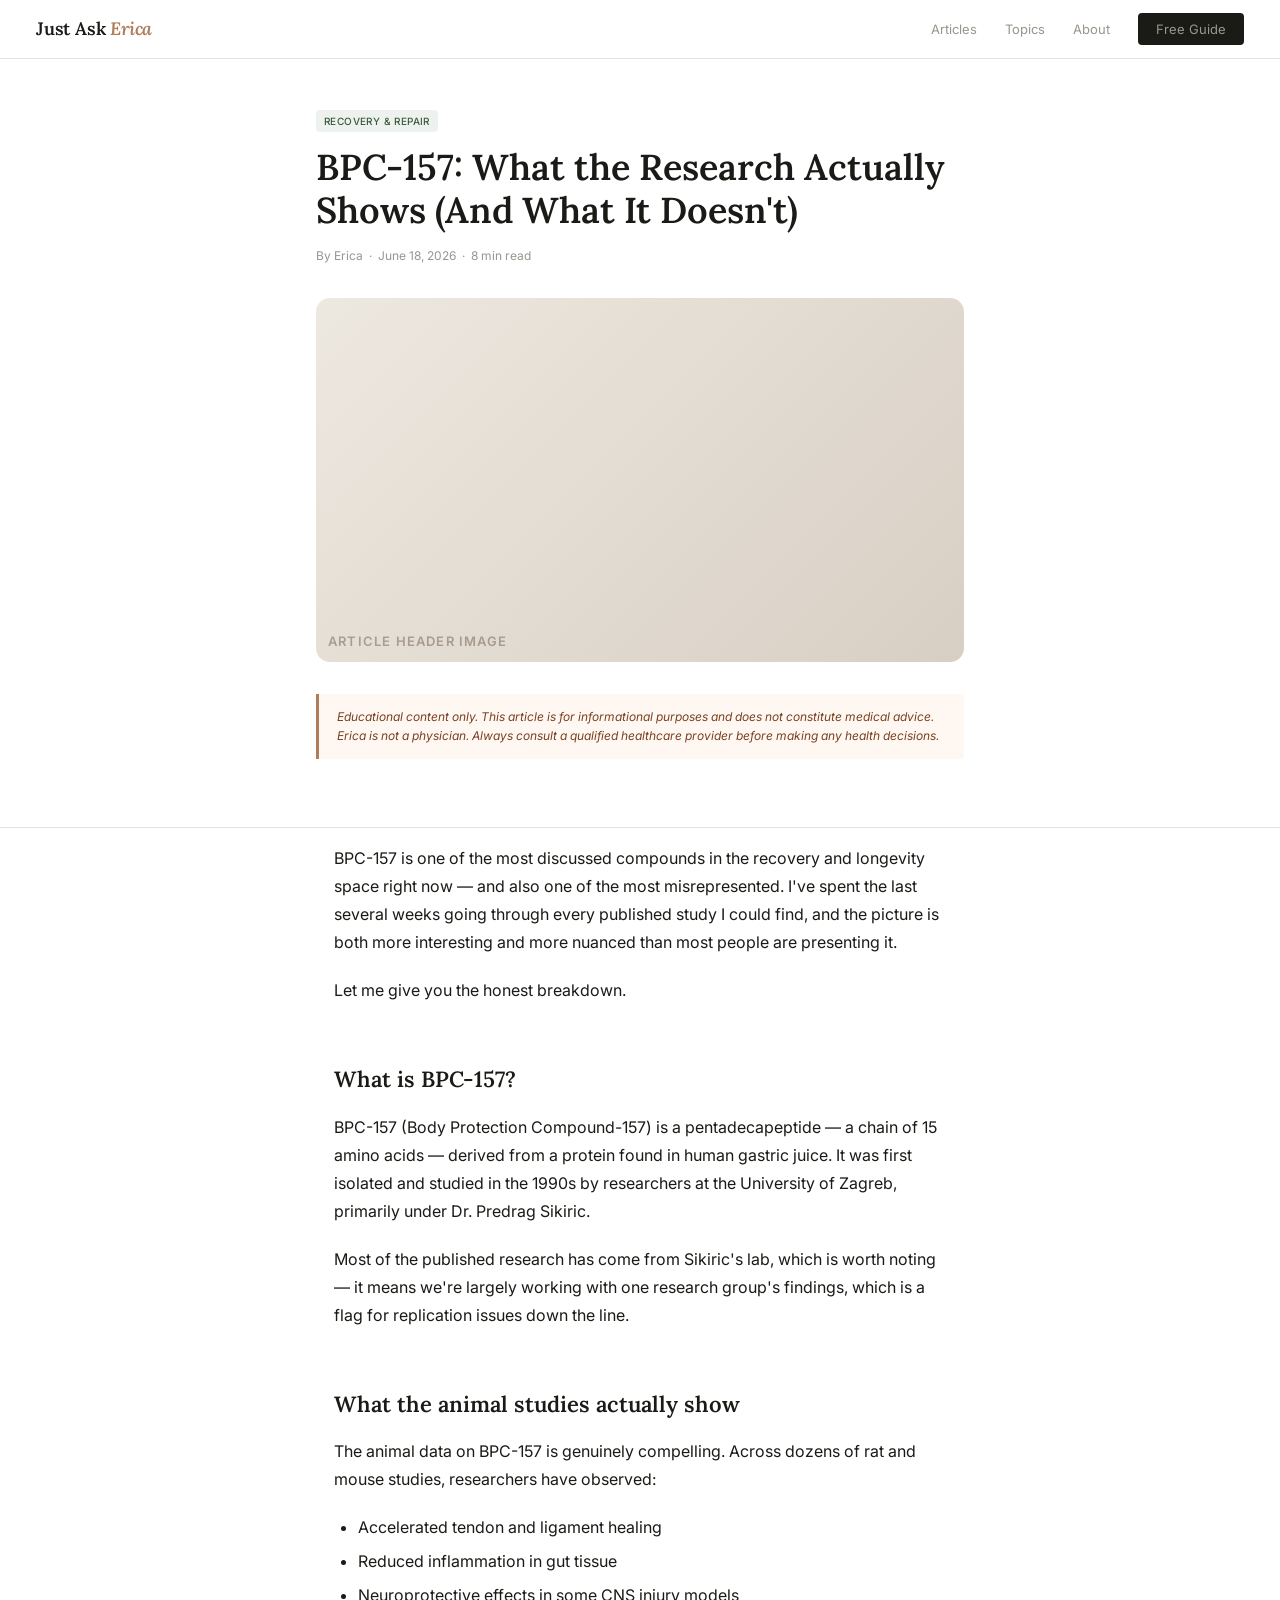
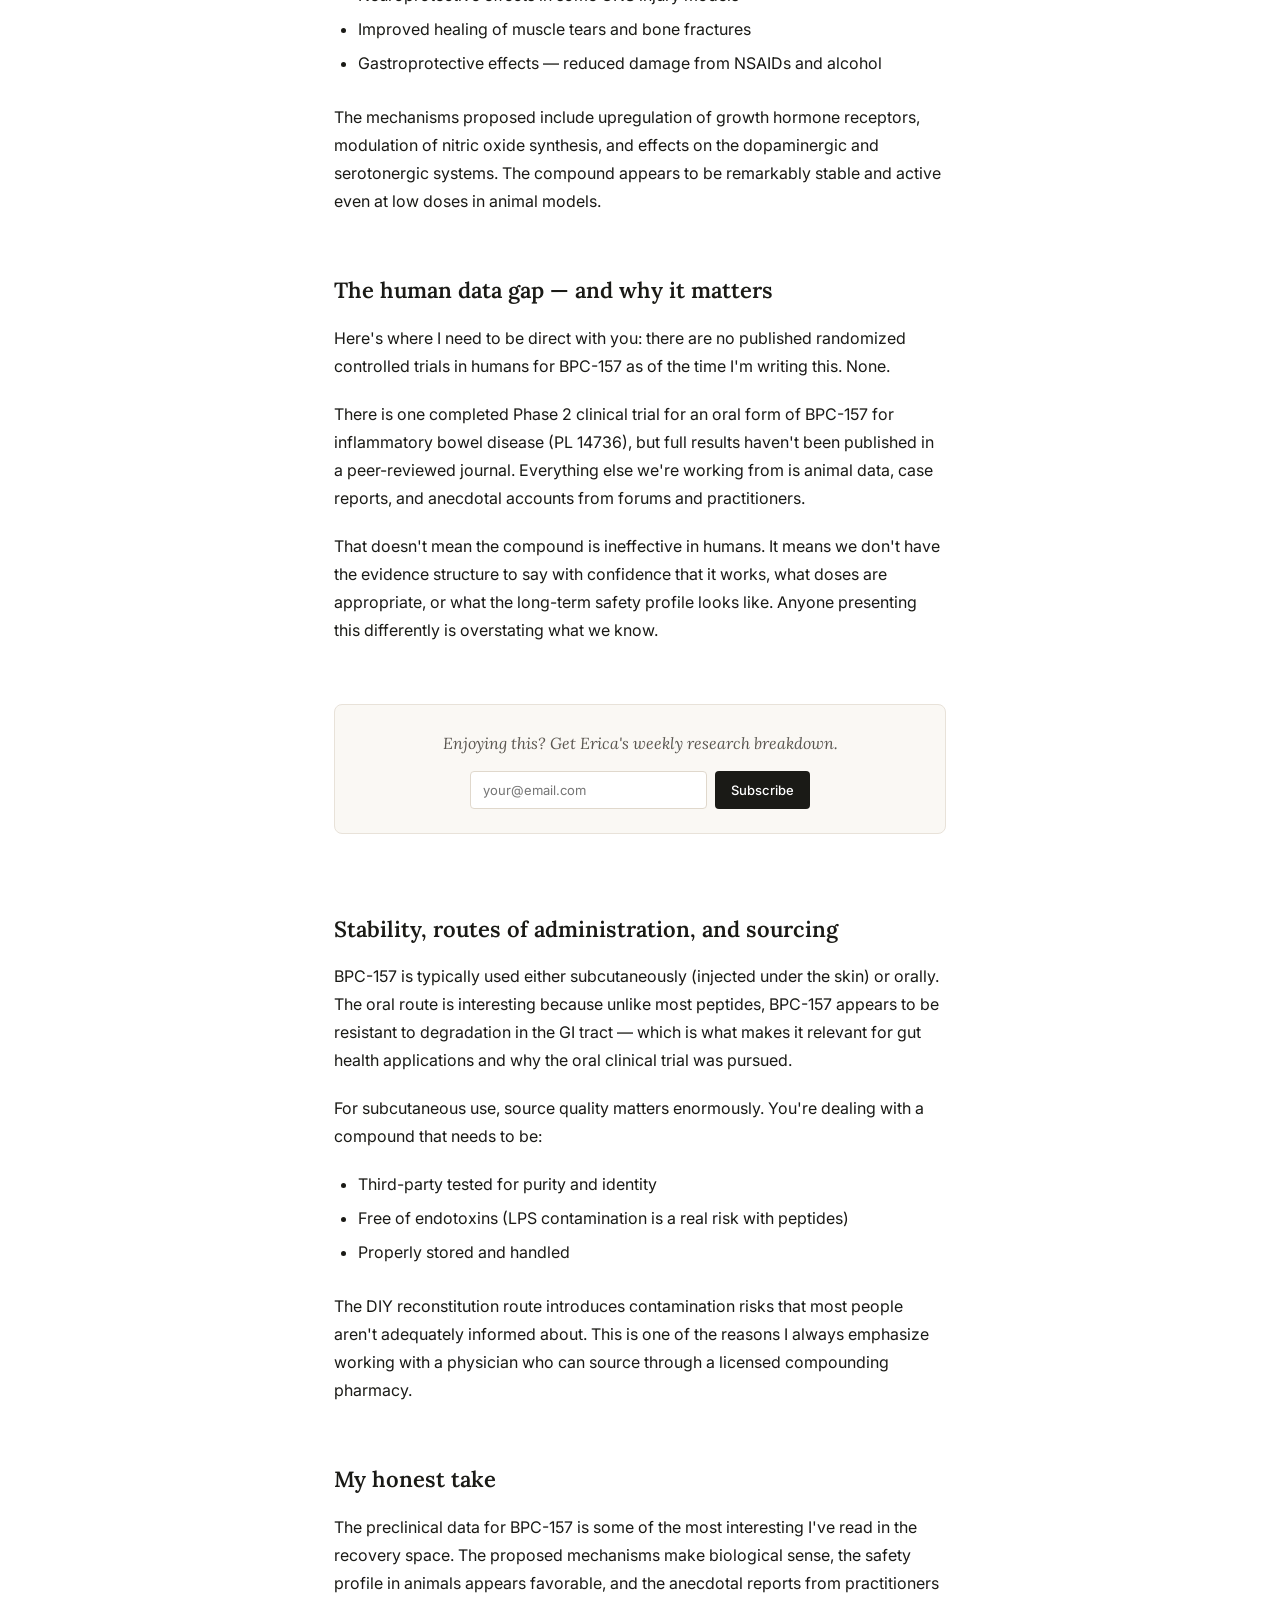
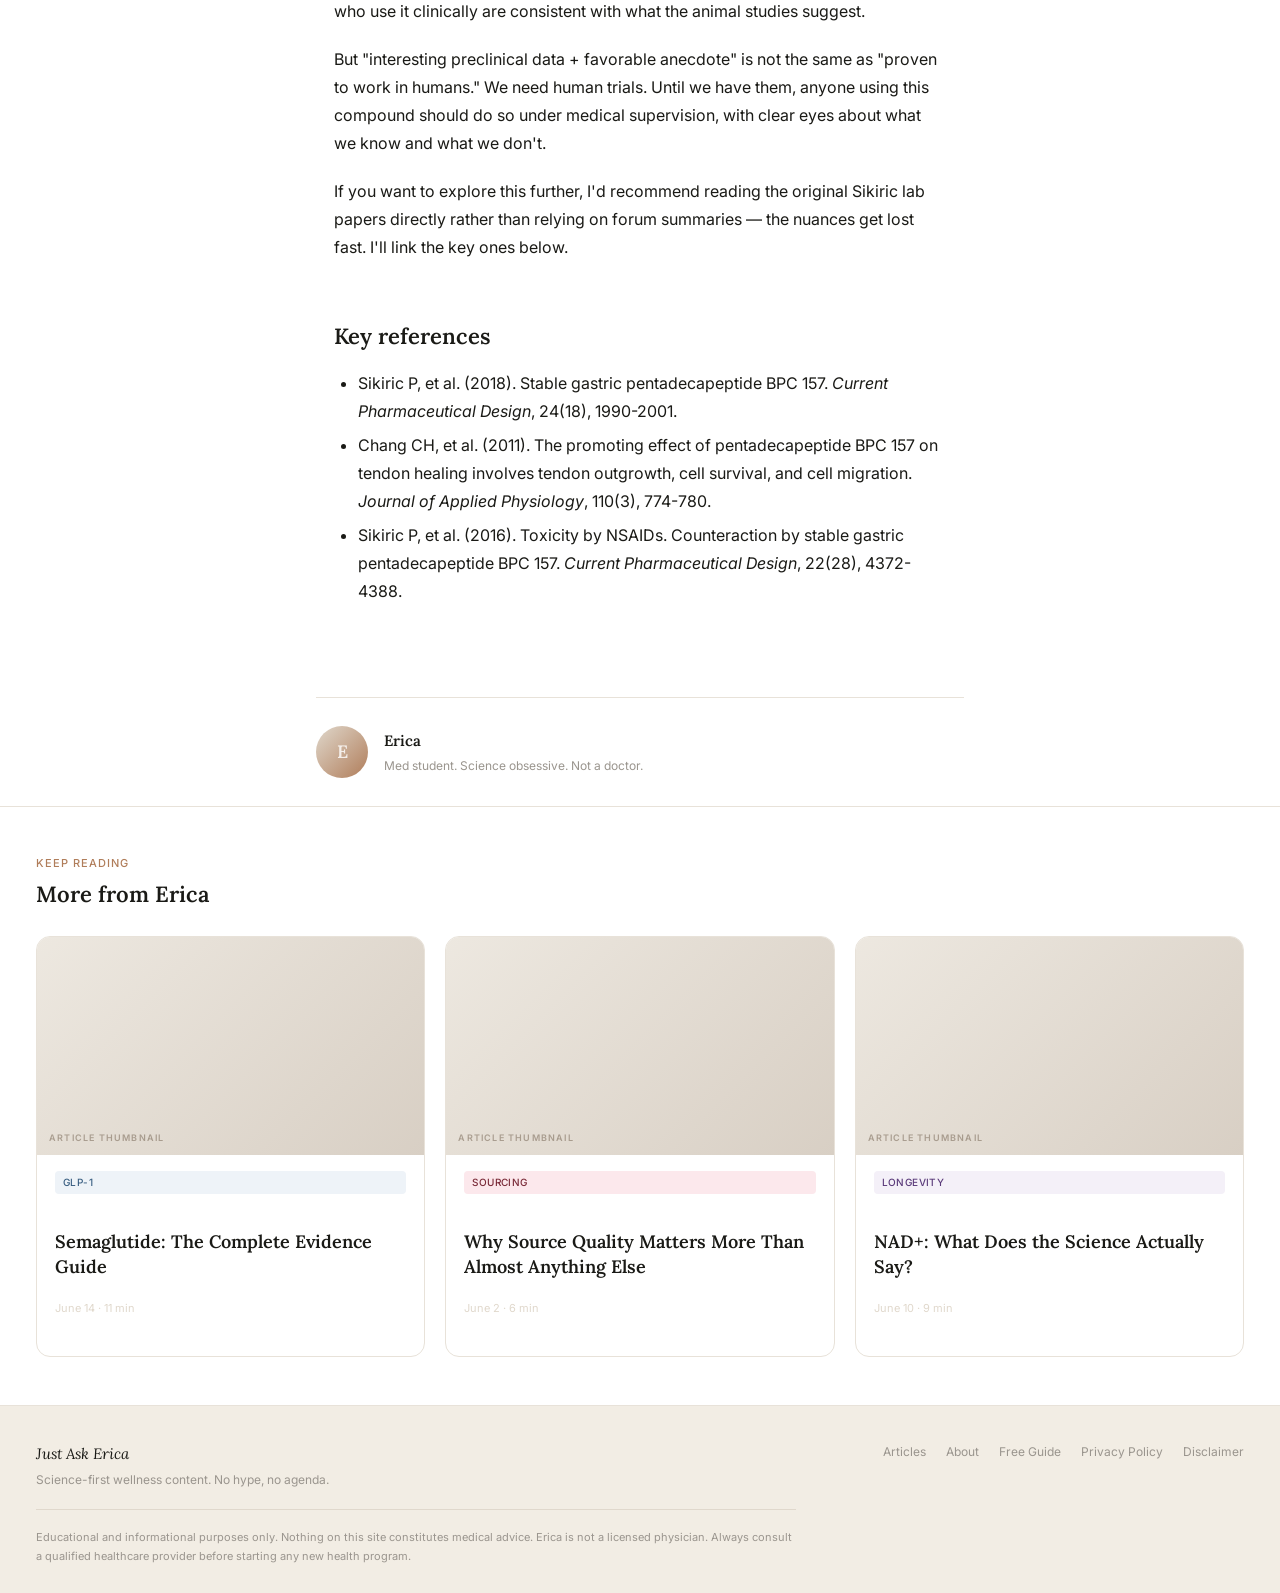
==== articles/bpc-157.html @ 00a729bd "Add files via upload" ====
<!DOCTYPE html>
<html lang="en">
<head>
  <meta charset="UTF-8">
  <meta name="viewport" content="width=device-width, initial-scale=1.0">
  <meta name="description" content="An honest breakdown of BPC-157 research — what animal studies show, what we still don't know, and why physician supervision matters.">
  <title>BPC-157: What the Research Actually Shows — Just Ask Erica</title>
  <link rel="stylesheet" href="../css/style.css">
  <link rel="icon" href="data:image/svg+xml,<svg xmlns='http://www.w3.org/2000/svg' viewBox='0 0 100 100'><text y='.9em' font-size='90'>E</text></svg>">
</head>
<body>

  <nav class="nav" role="navigation" aria-label="Main navigation">
    <div class="nav-inner">
      <a href="/" class="nav-logo">Just Ask <em>Erica</em></a>
      <ul class="nav-links">
        <li><a href="/#articles">Articles</a></li>
        <li><a href="/#topics">Topics</a></li>
        <li><a href="/about.html">About</a></li>
        <li><a href="/free-guide.html" class="nav-cta">Free Guide</a></li>
      </ul>
      <button class="nav-hamburger" aria-label="Open menu">
        <span></span><span></span><span></span>
      </button>
    </div>
  </nav>

  <article>

    <header class="article-header">
      <div class="article-content">
        <span class="article-badge badge-recovery" style="margin-bottom: 14px; display: inline-block;">Recovery &amp; Repair</span>
        <h1 class="article-page-title">BPC-157: What the Research Actually Shows (And What It Doesn't)</h1>
        <p class="article-byline">By Erica &nbsp;·&nbsp; June 18, 2026 &nbsp;·&nbsp; 8 min read</p>

        <!-- Replace src with actual thumbnail: ../images/thumb-bpc157.jpg -->
        <div class="article-thumb-placeholder" style="width:100%; aspect-ratio:16/9; border-radius: 14px; margin-bottom: 32px; max-height: 420px; font-size: 13px;">Article header image</div>

        <!-- DISCLAIMER — required on every post -->
        <div class="disclaimer-box">
          <p>Educational content only. This article is for informational purposes and does not constitute medical advice. Erica is not a physician. Always consult a qualified healthcare provider before making any health decisions.</p>
        </div>
      </div>
    </header>

    <div class="article-content">
      <div class="article-body">

        <p>BPC-157 is one of the most discussed compounds in the recovery and longevity space right now — and also one of the most misrepresented. I've spent the last several weeks going through every published study I could find, and the picture is both more interesting and more nuanced than most people are presenting it.</p>

        <p>Let me give you the honest breakdown.</p>

        <h2>What is BPC-157?</h2>

        <p>BPC-157 (Body Protection Compound-157) is a pentadecapeptide — a chain of 15 amino acids — derived from a protein found in human gastric juice. It was first isolated and studied in the 1990s by researchers at the University of Zagreb, primarily under Dr. Predrag Sikiric.</p>

        <p>Most of the published research has come from Sikiric's lab, which is worth noting — it means we're largely working with one research group's findings, which is a flag for replication issues down the line.</p>

        <h2>What the animal studies actually show</h2>

        <p>The animal data on BPC-157 is genuinely compelling. Across dozens of rat and mouse studies, researchers have observed:</p>

        <ul>
          <li>Accelerated tendon and ligament healing</li>
          <li>Reduced inflammation in gut tissue</li>
          <li>Neuroprotective effects in some CNS injury models</li>
          <li>Improved healing of muscle tears and bone fractures</li>
          <li>Gastroprotective effects — reduced damage from NSAIDs and alcohol</li>
        </ul>

        <p>The mechanisms proposed include upregulation of growth hormone receptors, modulation of nitric oxide synthesis, and effects on the dopaminergic and serotonergic systems. The compound appears to be remarkably stable and active even at low doses in animal models.</p>

        <h2>The human data gap — and why it matters</h2>

        <p>Here's where I need to be direct with you: there are no published randomized controlled trials in humans for BPC-157 as of the time I'm writing this. None.</p>

        <p>There is one completed Phase 2 clinical trial for an oral form of BPC-157 for inflammatory bowel disease (PL 14736), but full results haven't been published in a peer-reviewed journal. Everything else we're working from is animal data, case reports, and anecdotal accounts from forums and practitioners.</p>

        <p>That doesn't mean the compound is ineffective in humans. It means we don't have the evidence structure to say with confidence that it works, what doses are appropriate, or what the long-term safety profile looks like. Anyone presenting this differently is overstating what we know.</p>

        <!-- MID-ARTICLE NEWSLETTER -->
        <div class="mid-article-nl">
          <p>Enjoying this? Get Erica's weekly research breakdown.</p>
          <form class="mid-nl-form js-email-form" data-redirect="/welcome.html" novalidate>
            <input class="mid-nl-input" type="email" placeholder="your@email.com" aria-label="Email address" required>
            <button type="submit" class="mid-nl-btn">Subscribe</button>
          </form>
        </div>

        <h2>Stability, routes of administration, and sourcing</h2>

        <p>BPC-157 is typically used either subcutaneously (injected under the skin) or orally. The oral route is interesting because unlike most peptides, BPC-157 appears to be resistant to degradation in the GI tract — which is what makes it relevant for gut health applications and why the oral clinical trial was pursued.</p>

        <p>For subcutaneous use, source quality matters enormously. You're dealing with a compound that needs to be:</p>

        <ul>
          <li>Third-party tested for purity and identity</li>
          <li>Free of endotoxins (LPS contamination is a real risk with peptides)</li>
          <li>Properly stored and handled</li>
        </ul>

        <p>The DIY reconstitution route introduces contamination risks that most people aren't adequately informed about. This is one of the reasons I always emphasize working with a physician who can source through a licensed compounding pharmacy.</p>

        <h2>My honest take</h2>

        <p>The preclinical data for BPC-157 is some of the most interesting I've read in the recovery space. The proposed mechanisms make biological sense, the safety profile in animals appears favorable, and the anecdotal reports from practitioners who use it clinically are consistent with what the animal studies suggest.</p>

        <p>But "interesting preclinical data + favorable anecdote" is not the same as "proven to work in humans." We need human trials. Until we have them, anyone using this compound should do so under medical supervision, with clear eyes about what we know and what we don't.</p>

        <p>If you want to explore this further, I'd recommend reading the original Sikiric lab papers directly rather than relying on forum summaries — the nuances get lost fast. I'll link the key ones below.</p>

        <h2>Key references</h2>
        <ul>
          <li>Sikiric P, et al. (2018). Stable gastric pentadecapeptide BPC 157. <em>Current Pharmaceutical Design</em>, 24(18), 1990-2001.</li>
          <li>Chang CH, et al. (2011). The promoting effect of pentadecapeptide BPC 157 on tendon healing involves tendon outgrowth, cell survival, and cell migration. <em>Journal of Applied Physiology</em>, 110(3), 774-780.</li>
          <li>Sikiric P, et al. (2016). Toxicity by NSAIDs. Counteraction by stable gastric pentadecapeptide BPC 157. <em>Current Pharmaceutical Design</em>, 22(28), 4372-4388.</li>
        </ul>

      </div><!-- /.article-body -->

      <!-- AUTHOR BLOCK -->
      <div class="author-block">
        <!-- Replace with: <img class="author-avatar" src="../images/erica-avatar.jpg" alt="Erica"> -->
        <div class="about-avatar-placeholder" style="width:52px;height:52px;font-size:18px;" aria-hidden="true">E</div>
        <div>
          <p class="author-name">Erica</p>
          <p class="author-bio">Med student. Science obsessive. Not a doctor.</p>
        </div>
      </div>

    </div><!-- /.article-content -->

    <!-- RELATED POSTS -->
    <section class="related-posts">
      <div class="container">
        <div class="section-header">
          <div>
            <p class="section-label">Keep Reading</p>
            <h2 class="section-title">More from Erica</h2>
          </div>
        </div>
        <div class="article-grid">
          <a href="semaglutide-guide.html" class="article-card">
            <div class="article-thumb-placeholder">Article thumbnail</div>
            <div class="article-body">
              <span class="article-badge badge-glp">GLP-1</span>
              <h3 class="article-title">Semaglutide: The Complete Evidence Guide</h3>
              <p class="article-meta">June 14 · 11 min</p>
            </div>
          </a>
          <a href="source-quality.html" class="article-card">
            <div class="article-thumb-placeholder">Article thumbnail</div>
            <div class="article-body">
              <span class="article-badge badge-sourcing">Sourcing</span>
              <h3 class="article-title">Why Source Quality Matters More Than Almost Anything Else</h3>
              <p class="article-meta">June 2 · 6 min</p>
            </div>
          </a>
          <a href="nad-plus.html" class="article-card">
            <div class="article-thumb-placeholder">Article thumbnail</div>
            <div class="article-body">
              <span class="article-badge badge-nad">Longevity</span>
              <h3 class="article-title">NAD+: What Does the Science Actually Say?</h3>
              <p class="article-meta">June 10 · 9 min</p>
            </div>
          </a>
        </div>
      </div>
    </section>

  </article>

  <!-- FOOTER -->
  <footer class="footer">
    <div class="footer-inner">
      <div class="footer-top">
        <div>
          <p class="footer-logo">Just Ask Erica</p>
          <p class="footer-tagline">Science-first wellness content. No hype, no agenda.</p>
        </div>
        <nav class="footer-links">
          <a href="/">Articles</a>
          <a href="/about.html">About</a>
          <a href="/free-guide.html">Free Guide</a>
          <a href="/privacy.html">Privacy Policy</a>
          <a href="/disclaimer.html">Disclaimer</a>
        </nav>
      </div>
      <p class="footer-disc">Educational and informational purposes only. Nothing on this site constitutes medical advice. Erica is not a licensed physician. Always consult a qualified healthcare provider before starting any new health program.</p>
    </div>
  </footer>

  <script src="../js/main.js"></script>
</body>
</html>
---- css/style.css ----
/* ============================================
   Just Ask Erica — Main Stylesheet
   ============================================ */

@import url('https://fonts.googleapis.com/css2?family=Lora:ital,wght@0,400;0,600;1,400;1,600&family=Inter:ital,wght@0,300;0,400;0,500;1,300&display=swap');

/* ---- TOKENS ---- */
:root {
  --white:      #ffffff;
  --off-white:  #faf8f4;
  --cream:      #f2ede4;
  --warm-mid:   #e0d8cc;
  --border:     #e8e2d9;
  --text:       #1a1a16;
  --text-mid:   #5a5650;
  --text-muted: #9a958e;
  --terra:      #b07d5a;
  --terra-dark: #8c6244;
  --dark-bg:    #18160f;
  --dark-mid:   #2a2820;

  --font-serif: 'Lora', Georgia, serif;
  --font-sans:  'Inter', system-ui, sans-serif;

  --radius-sm:  4px;
  --radius-md:  8px;
  --radius-lg:  14px;

  --max-w: 1280px;
  --gutter: clamp(16px, 3vw, 36px);
}

/* ---- RESET ---- */
*, *::before, *::after { box-sizing: border-box; margin: 0; padding: 0; }
html { scroll-behavior: smooth; }
body {
  font-family: var(--font-sans);
  font-size: 16px;
  line-height: 1.6;
  color: var(--text);
  background: var(--white);
  -webkit-font-smoothing: antialiased;
}
img { display: block; max-width: 100%; height: auto; }
a { color: inherit; text-decoration: none; }
button { cursor: pointer; font-family: var(--font-sans); border: none; }

/* ---- UTILITY ---- */
.container {
  width: 100%;
  max-width: var(--max-w);
  margin: 0 auto;
  padding: 0 var(--gutter);
}
.sr-only {
  position: absolute; width: 1px; height: 1px;
  padding: 0; margin: -1px; overflow: hidden;
  clip: rect(0,0,0,0); border: 0;
}

/* ---- NAVIGATION ---- */
.nav {
  position: sticky;
  top: 0;
  z-index: 100;
  background: rgba(255,255,255,0.96);
  backdrop-filter: blur(8px);
  border-bottom: 0.5px solid var(--border);
}
.nav-inner {
  display: flex;
  align-items: center;
  justify-content: space-between;
  height: 58px;
  max-width: var(--max-w);
  margin: 0 auto;
  padding: 0 var(--gutter);
}
.nav-logo {
  font-family: var(--font-serif);
  font-size: 18px;
  font-weight: 600;
  color: var(--text);
  letter-spacing: -0.2px;
}
.nav-logo em {
  font-style: italic;
  color: var(--terra);
}
.nav-links {
  display: flex;
  align-items: center;
  gap: 28px;
  list-style: none;
}
.nav-links a {
  font-size: 13px;
  color: var(--text-muted);
  font-weight: 400;
  transition: color 0.15s;
}
.nav-links a:hover { color: var(--text); }
.nav-cta {
  background: var(--text);
  color: var(--white);
  padding: 8px 18px;
  border-radius: var(--radius-sm);
  font-size: 13px;
  font-weight: 500;
  transition: background 0.15s;
}
.nav-cta:hover { background: var(--dark-mid); }

/* Mobile nav toggle */
.nav-hamburger {
  display: none;
  flex-direction: column;
  gap: 5px;
  background: none;
  padding: 4px;
}
.nav-hamburger span {
  display: block;
  width: 22px;
  height: 1.5px;
  background: var(--text);
  transition: all 0.2s;
}

/* ---- HERO — LIGHT BLEED ---- */
.hero {
  position: relative;
  height: clamp(360px, 52vw, 520px);
  overflow: hidden;
}
.hero-photo {
  position: absolute;
  top: 0;
  right: 0;
  height: 100%;
  width: 60%;
  object-fit: cover;
  object-position: 30% 15%;
}
.hero-photo-placeholder {
  position: absolute;
  inset: 0;
  background: linear-gradient(135deg, #e8e0d4 0%, #d4c4a8 40%, #b8a48c 70%, #9a8870 100%);
}
.hero-fade {
  position: absolute;
  inset: 0;
  background: linear-gradient(
    90deg,
    rgba(255,255,255,0.97) 0%,
    rgba(255,255,255,0.93) 35%,
    rgba(255,255,255,0.65) 55%,
    rgba(255,255,255,0.0) 75%
  );
}
.hero-content {
  position: absolute;
  top: 0;
  left: 0;
  bottom: 0;
  width: 50%;
  display: flex;
  flex-direction: column;
  justify-content: center;
  padding: 40px var(--gutter);
  max-width: calc(var(--max-w) * 0.50 + var(--gutter));
  margin-left: calc((100% - var(--max-w)) / 2);
}
@media (max-width: 1280px) {
  .hero-content { margin-left: 0; }
}
.hero-eyebrow {
  font-size: 11px;
  font-weight: 500;
  letter-spacing: 1.5px;
  text-transform: uppercase;
  color: var(--terra);
  margin-bottom: 12px;
}
.hero-h1 {
  font-family: var(--font-serif);
  font-size: clamp(22px, 2.6vw, 36px);
  font-weight: 600;
  line-height: 1.2;
  color: var(--text);
  margin-bottom: 6px;
}
.hero-subh {
  font-family: var(--font-serif);
  font-style: italic;
  font-size: clamp(17px, 1.8vw, 22px);
  color: var(--terra);
  margin-bottom: 16px;
}
.hero-body {
  font-size: clamp(13px, 1.1vw, 15px);
  color: var(--text-mid);
  line-height: 1.7;
  margin-bottom: 20px;
  font-weight: 300;
  max-width: 380px;
}
.hero-form {
  display: flex;
  gap: 8px;
  margin-bottom: 12px;
  max-width: 420px;
}
.hero-input {
  flex: 1;
  padding: 12px 14px;
  border: 0.5px solid var(--warm-mid);
  border-radius: var(--radius-sm);
  font-size: 13px;
  font-family: var(--font-sans);
  color: var(--text);
  background: var(--white);
  min-width: 0;
  transition: border-color 0.15s;
}
.hero-input:focus {
  outline: none;
  border-color: var(--terra);
}
.hero-btn {
  background: var(--text);
  color: var(--white);
  padding: 12px 18px;
  border-radius: var(--radius-sm);
  font-size: 13px;
  font-weight: 500;
  white-space: nowrap;
  transition: background 0.15s;
}
.hero-btn:hover { background: var(--dark-mid); }
.hero-hints {
  display: flex;
  gap: 10px;
  align-items: center;
  flex-wrap: wrap;
}
.hero-hint {
  font-size: 11px;
  color: var(--text-muted);
}
.hero-hint-sep {
  font-size: 11px;
  color: var(--warm-mid);
}

/* ---- TRUST BAR ---- */
.trust-bar {
  background: var(--off-white);
  border-bottom: 0.5px solid var(--border);
  padding: 10px var(--gutter);
}
.trust-bar-inner {
  display: flex;
  justify-content: center;
  align-items: center;
  flex-wrap: wrap;
  gap: 0;
  max-width: var(--max-w);
  margin: 0 auto;
}
.trust-item {
  font-size: 11px;
  color: var(--text-muted);
  padding: 3px 18px;
  border-right: 0.5px solid var(--warm-mid);
}
.trust-item:last-child { border-right: none; }

/* ---- FILTER BAR ---- */
.filter-bar {
  padding: 14px 0;
  border-bottom: 0.5px solid var(--border);
  overflow-x: auto;
  -webkit-overflow-scrolling: touch;
}
.filter-bar-inner {
  display: flex;
  align-items: center;
  gap: 8px;
  max-width: var(--max-w);
  margin: 0 auto;
  padding: 0 var(--gutter);
  white-space: nowrap;
}
.filter-label {
  font-size: 11px;
  color: var(--text-muted);
  margin-right: 4px;
  flex-shrink: 0;
}
.filter-pill {
  padding: 6px 14px;
  border-radius: 20px;
  border: 0.5px solid var(--border);
  font-size: 12px;
  color: var(--text-mid);
  background: var(--white);
  cursor: pointer;
  transition: all 0.15s;
  flex-shrink: 0;
}
.filter-pill:hover,
.filter-pill.active {
  background: var(--text);
  color: var(--white);
  border-color: var(--text);
}

/* ---- ARTICLES SECTION ---- */
.articles-section {
  padding: 48px 0;
}
.section-header {
  display: flex;
  align-items: flex-end;
  justify-content: space-between;
  margin-bottom: 24px;
}
.section-label {
  font-size: 11px;
  font-weight: 500;
  letter-spacing: 1px;
  text-transform: uppercase;
  color: var(--terra);
  margin-bottom: 4px;
}
.section-title {
  font-family: var(--font-serif);
  font-size: 22px;
  font-weight: 600;
  color: var(--text);
}
.see-all-link {
  font-size: 12px;
  color: var(--terra);
  font-weight: 500;
  transition: color 0.15s;
}
.see-all-link:hover { color: var(--terra-dark); }

/* Article grid */
.article-grid {
  display: grid;
  grid-template-columns: repeat(3, 1fr);
  gap: 20px;
}
.article-card {
  border: 0.5px solid var(--border);
  border-radius: var(--radius-lg);
  overflow: hidden;
  background: var(--white);
  transition: box-shadow 0.15s, transform 0.15s;
  text-decoration: none;
  color: inherit;
  display: flex;
  flex-direction: column;
}
.article-card:hover {
  box-shadow: 0 4px 20px rgba(0,0,0,0.07);
  transform: translateY(-2px);
}
.article-thumb {
  width: 100%;
  aspect-ratio: 16/9;
  object-fit: cover;
  background: var(--cream);
}
.article-thumb-placeholder {
  width: 100%;
  aspect-ratio: 16/9;
  background: linear-gradient(135deg, #ede8e0 0%, #d8cfc4 100%);
  display: flex;
  align-items: flex-end;
  justify-content: flex-start;
  padding: 10px 12px;
  font-size: 9px;
  font-weight: 600;
  letter-spacing: 1.2px;
  text-transform: uppercase;
  color: rgba(80,60,40,0.4);
}
[data-category="recovery"] .article-thumb-placeholder  { background: linear-gradient(135deg, #e8f0e8 0%, #c8dcc8 100%); }
[data-category="glp1"] .article-thumb-placeholder      { background: linear-gradient(135deg, #e8eff8 0%, #c4d4e8 100%); }
[data-category="nad"] .article-thumb-placeholder       { background: linear-gradient(135deg, #ece8f4 0%, #d0c8e8 100%); }
[data-category="cognitive"] .article-thumb-placeholder { background: linear-gradient(135deg, #f0e8f4 0%, #d8c4e4 100%); }
[data-category="sourcing"] .article-thumb-placeholder  { background: linear-gradient(135deg, #f8e8ec 0%, #e8c8d0 100%); }
[data-category="longevity"] .article-thumb-placeholder { background: linear-gradient(135deg, #f4ede4 0%, #e0cdb8 100%); }
.article-body {
  padding: 16px 18px 18px;
  flex: 1;
  display: flex;
  flex-direction: column;
}
.article-badge {
  display: inline-block;
  font-size: 10px;
  font-weight: 500;
  letter-spacing: 0.4px;
  text-transform: uppercase;
  padding: 3px 8px;
  border-radius: var(--radius-sm);
  margin-bottom: 8px;
}
.badge-recovery   { background: #eef2ee; color: #3a5a3c; }
.badge-glp        { background: #eef3f8; color: #3a5f82; }
.badge-longevity  { background: #f0ede8; color: #6b4a2a; }
.badge-cognitive  { background: #f4eef8; color: #6a3a7a; }
.badge-nad        { background: #f4f0f8; color: #5a3a7a; }
.badge-supplements{ background: #f8f2e8; color: #7a5018; }
.badge-sourcing   { background: #fce8ec; color: #7a2a38; }
.badge-study      { background: #e8f4f8; color: #1a5a6a; }

.article-title {
  font-family: var(--font-serif);
  font-size: 15px;
  font-weight: 600;
  line-height: 1.35;
  color: var(--text);
  margin-bottom: 6px;
}
.article-excerpt {
  font-size: 12px;
  color: var(--text-muted);
  line-height: 1.55;
  flex: 1;
}
.article-meta {
  font-size: 11px;
  color: var(--warm-mid);
  margin-top: 10px;
}

/* ---- NEWSLETTER BAND ---- */
.nl-band {
  background: var(--dark-bg);
  padding: 60px var(--gutter);
  text-align: center;
}
.nl-eyebrow {
  font-size: 10px;
  font-weight: 500;
  letter-spacing: 1.5px;
  text-transform: uppercase;
  color: #555;
  margin-bottom: 12px;
}
.nl-title {
  font-family: var(--font-serif);
  font-size: clamp(22px, 2.5vw, 30px);
  font-weight: 600;
  color: var(--white);
  margin-bottom: 8px;
}
.nl-title em {
  font-style: italic;
  color: #c8985a;
}
.nl-body {
  font-size: 14px;
  color: #666;
  max-width: 360px;
  margin: 0 auto 24px;
  font-weight: 300;
}
.nl-form {
  display: flex;
  gap: 8px;
  max-width: 380px;
  margin: 0 auto;
}
.nl-input {
  flex: 1;
  padding: 12px 14px;
  border-radius: var(--radius-sm);
  border: none;
  font-size: 13px;
  background: #2a2820;
  color: var(--white);
  font-family: var(--font-sans);
  min-width: 0;
}
.nl-input:focus { outline: 1px solid var(--terra); }
.nl-input::placeholder { color: #555; }
.nl-submit {
  background: var(--terra);
  color: var(--white);
  padding: 12px 20px;
  border-radius: var(--radius-sm);
  font-size: 13px;
  font-weight: 500;
  white-space: nowrap;
  transition: background 0.15s;
}
.nl-submit:hover { background: var(--terra-dark); }
.nl-note {
  font-size: 11px;
  color: #3a3830;
  margin-top: 10px;
}

/* ---- ABOUT STRIP ---- */
.about-strip {
  background: var(--off-white);
  border-top: 0.5px solid var(--border);
  border-bottom: 0.5px solid var(--border);
  padding: 40px 0;
}
.about-strip-inner {
  display: flex;
  align-items: center;
  gap: 28px;
  max-width: 720px;
  margin: 0 auto;
  padding: 0 var(--gutter);
}
.about-avatar {
  width: 68px;
  height: 68px;
  border-radius: 50%;
  object-fit: cover;
  flex-shrink: 0;
  background: var(--warm-mid);
}
.about-avatar-placeholder {
  width: 68px;
  height: 68px;
  border-radius: 50%;
  background: linear-gradient(135deg, var(--warm-mid), var(--terra));
  flex-shrink: 0;
  display: flex;
  align-items: center;
  justify-content: center;
  font-family: var(--font-serif);
  font-size: 22px;
  font-weight: 600;
  color: rgba(255,255,255,0.8);
}
.about-quote {
  font-family: var(--font-serif);
  font-style: italic;
  font-size: 15px;
  color: var(--text-mid);
  line-height: 1.65;
  margin-bottom: 8px;
}
.about-link {
  font-size: 12px;
  color: var(--terra);
  font-weight: 500;
}
.about-link:hover { color: var(--terra-dark); }

/* ---- FOOTER ---- */
.footer {
  background: var(--cream);
  padding: 36px 0 28px;
  border-top: 0.5px solid var(--border);
}
.footer-inner {
  max-width: var(--max-w);
  margin: 0 auto;
  padding: 0 var(--gutter);
}
.footer-top {
  display: flex;
  justify-content: space-between;
  align-items: flex-start;
  margin-bottom: 20px;
  flex-wrap: wrap;
  gap: 16px;
}
.footer-logo {
  font-family: var(--font-serif);
  font-size: 15px;
  font-style: italic;
  color: var(--text);
  margin-bottom: 4px;
}
.footer-tagline {
  font-size: 12px;
  color: var(--text-muted);
}
.footer-links {
  display: flex;
  gap: 20px;
  flex-wrap: wrap;
  align-items: center;
}
.footer-links a {
  font-size: 12px;
  color: var(--text-muted);
  transition: color 0.15s;
}
.footer-links a:hover { color: var(--text); }
.footer-disc {
  font-size: 11px;
  color: var(--text-muted);
  line-height: 1.65;
  padding-top: 18px;
  border-top: 0.5px solid var(--warm-mid);
  max-width: 760px;
}

/* ---- DISCLAIMER BOX (articles) ---- */
.disclaimer-box {
  background: #fff8f2;
  border-left: 3px solid var(--terra);
  padding: 14px 18px;
  border-radius: 0 var(--radius-sm) var(--radius-sm) 0;
  margin-bottom: 32px;
}
.disclaimer-box p {
  font-size: 12px;
  color: #7a4020;
  line-height: 1.55;
  font-style: italic;
}

/* ---- ARTICLE PAGE ---- */
.article-header {
  padding: 48px 0 36px;
  border-bottom: 0.5px solid var(--border);
}
.article-hero-img {
  width: 100%;
  max-height: 420px;
  object-fit: cover;
  border-radius: var(--radius-lg);
  margin-bottom: 32px;
}
.article-content {
  max-width: 720px;
  margin: 0 auto;
  padding: 0 var(--gutter);
}
.article-page-title {
  font-family: var(--font-serif);
  font-size: clamp(24px, 3vw, 36px);
  font-weight: 600;
  line-height: 1.2;
  color: var(--text);
  margin-bottom: 14px;
}
.article-byline {
  font-size: 12px;
  color: var(--text-muted);
  margin-bottom: 32px;
}
.article-body {
  font-size: 16px;
  line-height: 1.75;
  color: var(--text);
}
.article-body h2 {
  font-family: var(--font-serif);
  font-size: 22px;
  font-weight: 600;
  color: var(--text);
  margin: 36px 0 14px;
}
.article-body h3 {
  font-family: var(--font-serif);
  font-size: 18px;
  font-weight: 600;
  color: var(--text);
  margin: 28px 0 10px;
}
.article-body p { margin-bottom: 20px; }
.article-body a { color: var(--terra); text-decoration: underline; text-decoration-color: rgba(176,125,90,0.3); }
.article-body a:hover { color: var(--terra-dark); }
.article-body ul, .article-body ol {
  margin: 0 0 20px 24px;
}
.article-body li { margin-bottom: 6px; }

/* Mid-article newsletter */
.mid-article-nl {
  background: var(--off-white);
  border: 0.5px solid var(--border);
  border-radius: var(--radius-md);
  padding: 24px 28px;
  margin: 40px 0;
  text-align: center;
}
.mid-article-nl p {
  font-family: var(--font-serif);
  font-style: italic;
  font-size: 16px;
  color: var(--text-mid);
  margin-bottom: 14px !important;
}
.mid-nl-form { display: flex; gap: 8px; max-width: 340px; margin: 0 auto; }
.mid-nl-input {
  flex: 1;
  padding: 10px 12px;
  border: 0.5px solid var(--warm-mid);
  border-radius: var(--radius-sm);
  font-size: 13px;
  font-family: var(--font-sans);
  min-width: 0;
}
.mid-nl-btn {
  background: var(--text);
  color: var(--white);
  padding: 10px 16px;
  border-radius: var(--radius-sm);
  font-size: 13px;
  font-weight: 500;
  white-space: nowrap;
}

/* Author block */
.author-block {
  display: flex;
  align-items: center;
  gap: 16px;
  padding: 28px 0;
  border-top: 0.5px solid var(--border);
  margin-top: 48px;
}
.author-avatar {
  width: 52px;
  height: 52px;
  border-radius: 50%;
  object-fit: cover;
  flex-shrink: 0;
  background: var(--warm-mid);
}
.author-name {
  font-family: var(--font-serif);
  font-size: 15px;
  font-weight: 600;
  margin-bottom: 3px;
}
.author-bio {
  font-size: 12px;
  color: var(--text-muted);
}

/* Related posts */
.related-posts {
  padding: 48px 0;
  border-top: 0.5px solid var(--border);
}

/* ---- SQUEEZE PAGE ---- */
.squeeze-page {
  min-height: 100vh;
  display: flex;
  flex-direction: column;
}
.squeeze-hero {
  position: relative;
  flex: 1;
  min-height: 500px;
  overflow: hidden;
}
.squeeze-photo {
  position: absolute;
  inset: 0;
  width: 100%;
  height: 100%;
  object-fit: cover;
  object-position: center 15%;
}
.squeeze-photo-placeholder {
  position: absolute;
  inset: 0;
  background: linear-gradient(135deg, #e8e0d4 0%, #d4c4a8 40%, #b8a48c 70%, #9a8870 100%);
}
.squeeze-fade {
  position: absolute;
  inset: 0;
  background: linear-gradient(
    90deg,
    rgba(255,255,255,0.98) 0%,
    rgba(255,255,255,0.95) 38%,
    rgba(255,255,255,0.7) 58%,
    rgba(255,255,255,0.0) 78%
  );
}
.squeeze-content {
  position: relative;
  z-index: 2;
  width: 100%;
  min-height: 500px;
  display: flex;
  align-items: center;
}
.squeeze-inner {
  max-width: 520px;
  padding: 60px var(--gutter);
}
.squeeze-h1 {
  font-family: var(--font-serif);
  font-size: clamp(28px, 3.5vw, 46px);
  font-weight: 600;
  line-height: 1.18;
  color: var(--text);
  margin-bottom: 8px;
}
.squeeze-subh {
  font-family: var(--font-serif);
  font-style: italic;
  font-size: clamp(18px, 2vw, 24px);
  color: var(--terra);
  margin-bottom: 18px;
}
.squeeze-body {
  font-size: 15px;
  color: var(--text-mid);
  line-height: 1.7;
  margin-bottom: 24px;
  font-weight: 300;
}
.squeeze-form {
  display: flex;
  flex-direction: column;
  gap: 10px;
  max-width: 400px;
  margin-bottom: 14px;
}
.squeeze-input {
  padding: 14px 16px;
  border: 0.5px solid var(--warm-mid);
  border-radius: var(--radius-sm);
  font-size: 14px;
  font-family: var(--font-sans);
  color: var(--text);
  background: var(--white);
}
.squeeze-input:focus { outline: none; border-color: var(--terra); }
.squeeze-btn {
  background: var(--text);
  color: var(--white);
  padding: 15px 20px;
  border-radius: var(--radius-sm);
  font-size: 15px;
  font-weight: 500;
  text-align: center;
  transition: background 0.15s;
}
.squeeze-btn:hover { background: var(--dark-mid); }
.squeeze-hints {
  display: flex;
  gap: 10px;
  flex-wrap: wrap;
}
.squeeze-hint { font-size: 12px; color: var(--text-muted); }
.squeeze-sep  { font-size: 12px; color: var(--warm-mid); }

/* ---- THANK YOU PAGE ---- */
.thankyou-page {
  min-height: 100vh;
  display: flex;
  flex-direction: column;
  align-items: center;
  justify-content: center;
  padding: 60px var(--gutter);
  text-align: center;
}
.thankyou-icon {
  font-size: 48px;
  margin-bottom: 24px;
}
.thankyou-h1 {
  font-family: var(--font-serif);
  font-size: clamp(26px, 3vw, 38px);
  font-weight: 600;
  color: var(--text);
  margin-bottom: 10px;
}
.thankyou-sub {
  font-size: 15px;
  color: var(--text-mid);
  margin-bottom: 32px;
  max-width: 440px;
  font-weight: 300;
}
.download-btn {
  display: inline-flex;
  align-items: center;
  gap: 8px;
  background: var(--terra);
  color: var(--white);
  padding: 16px 32px;
  border-radius: var(--radius-sm);
  font-size: 16px;
  font-weight: 500;
  margin-bottom: 48px;
  transition: background 0.15s;
}
.download-btn:hover { background: var(--terra-dark); }
.thankyou-reads {
  text-align: left;
  max-width: 600px;
  width: 100%;
}
.thankyou-reads h3 {
  font-family: var(--font-serif);
  font-size: 18px;
  font-weight: 600;
  margin-bottom: 16px;
  color: var(--text);
}

/* ---- RESPONSIVE ---- */
@media (max-width: 900px) {
  .article-grid { grid-template-columns: repeat(2, 1fr); }
  .hero-content { width: 65%; }
  .hero-fade {
    background: linear-gradient(90deg,
      rgba(255,255,255,0.97) 0%,
      rgba(255,255,255,0.93) 45%,
      rgba(255,255,255,0.6) 65%,
      rgba(255,255,255,0) 85%);
  }
}

@media (max-width: 640px) {
  .article-grid { grid-template-columns: 1fr; }
  .hero-content { width: 100%; }
  .hero-fade { background: rgba(255,255,255,0.88); }
  .hero { height: auto; padding-bottom: 260px; }
  .hero-photo, .hero-photo-placeholder {
    top: auto;
    height: 260px;
    bottom: 0;
  }
  .hero-fade {
    background: linear-gradient(180deg,
      rgba(255,255,255,0.98) 0%,
      rgba(255,255,255,0.92) 55%,
      rgba(255,255,255,0) 100%);
  }
  .nav-links { display: none; }
  .nav-hamburger { display: flex; }
  .trust-item { padding: 3px 10px; font-size: 10px; }
  .squeeze-form { flex-direction: column; }
  .nl-form { flex-direction: column; }
  .about-strip-inner { flex-direction: column; text-align: center; }
}

@media (prefers-reduced-motion: reduce) {
  *, *::before, *::after { transition: none !important; }
}
</style>
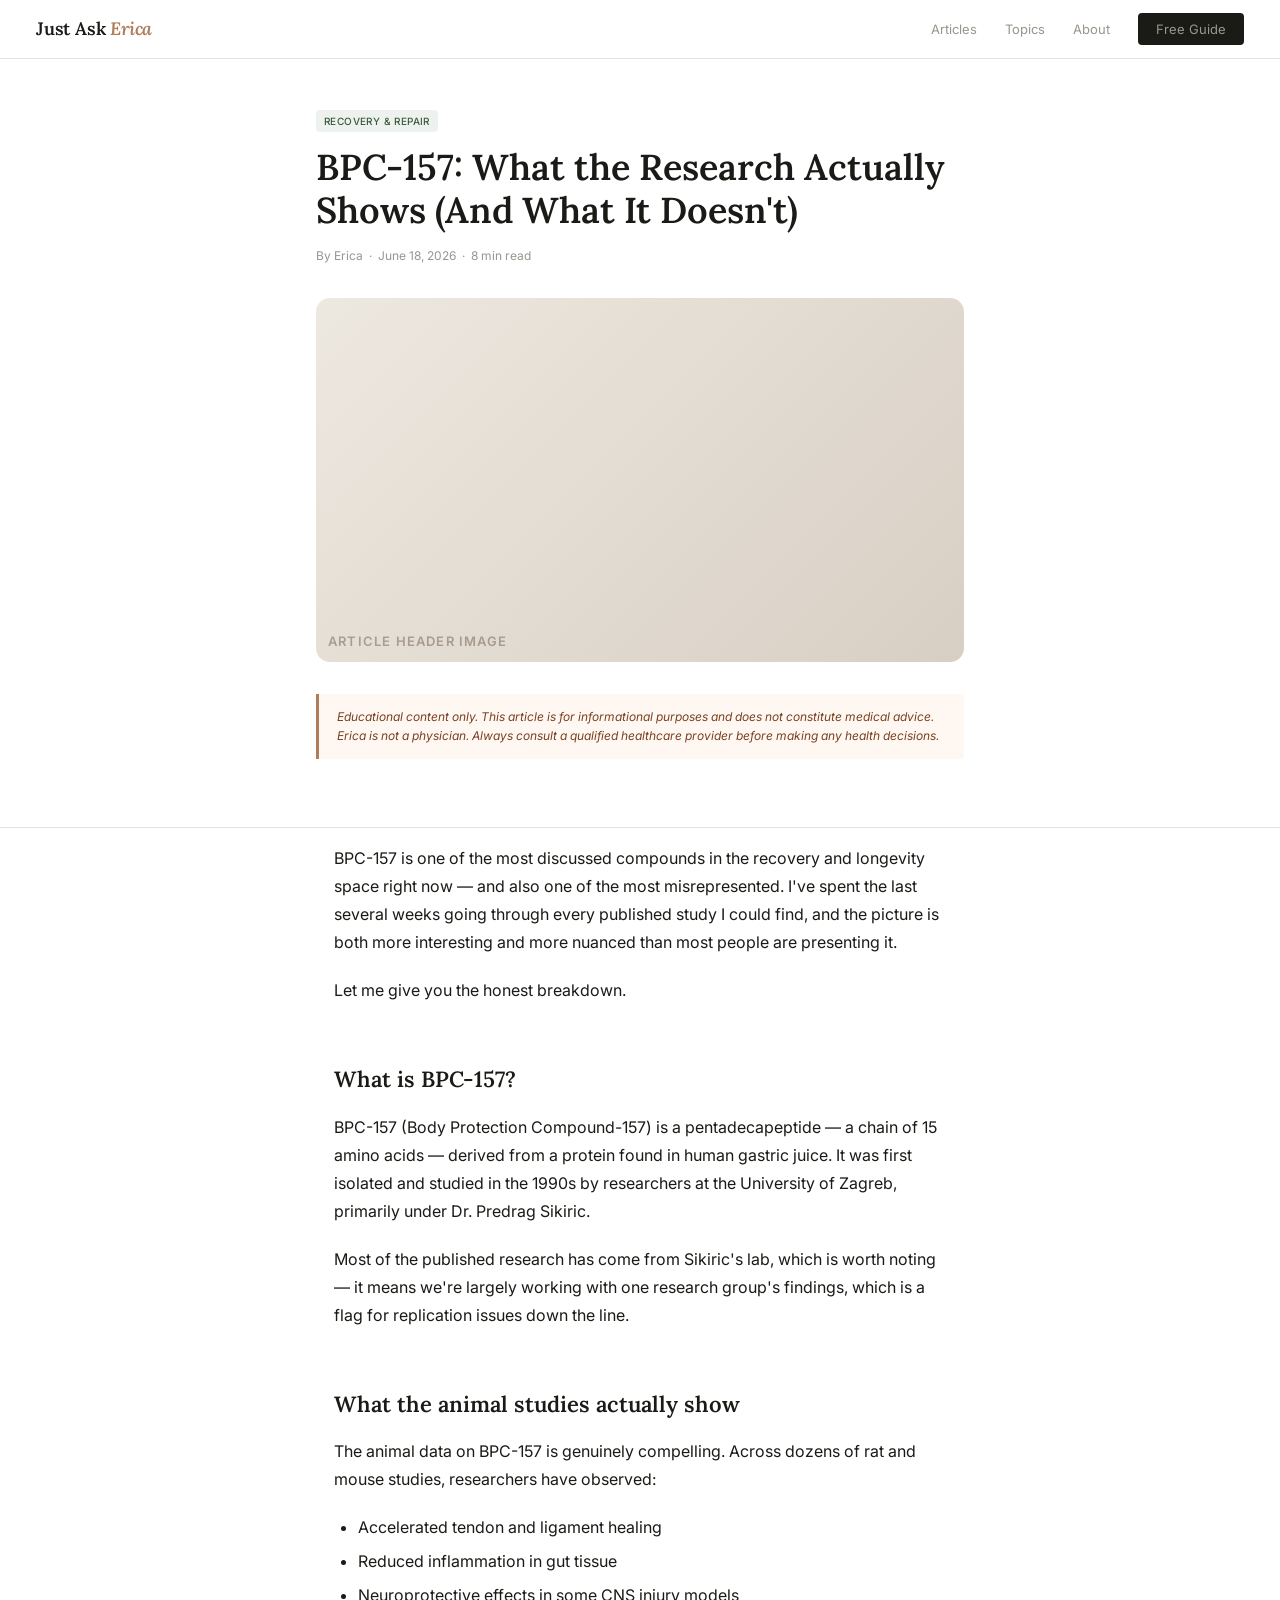
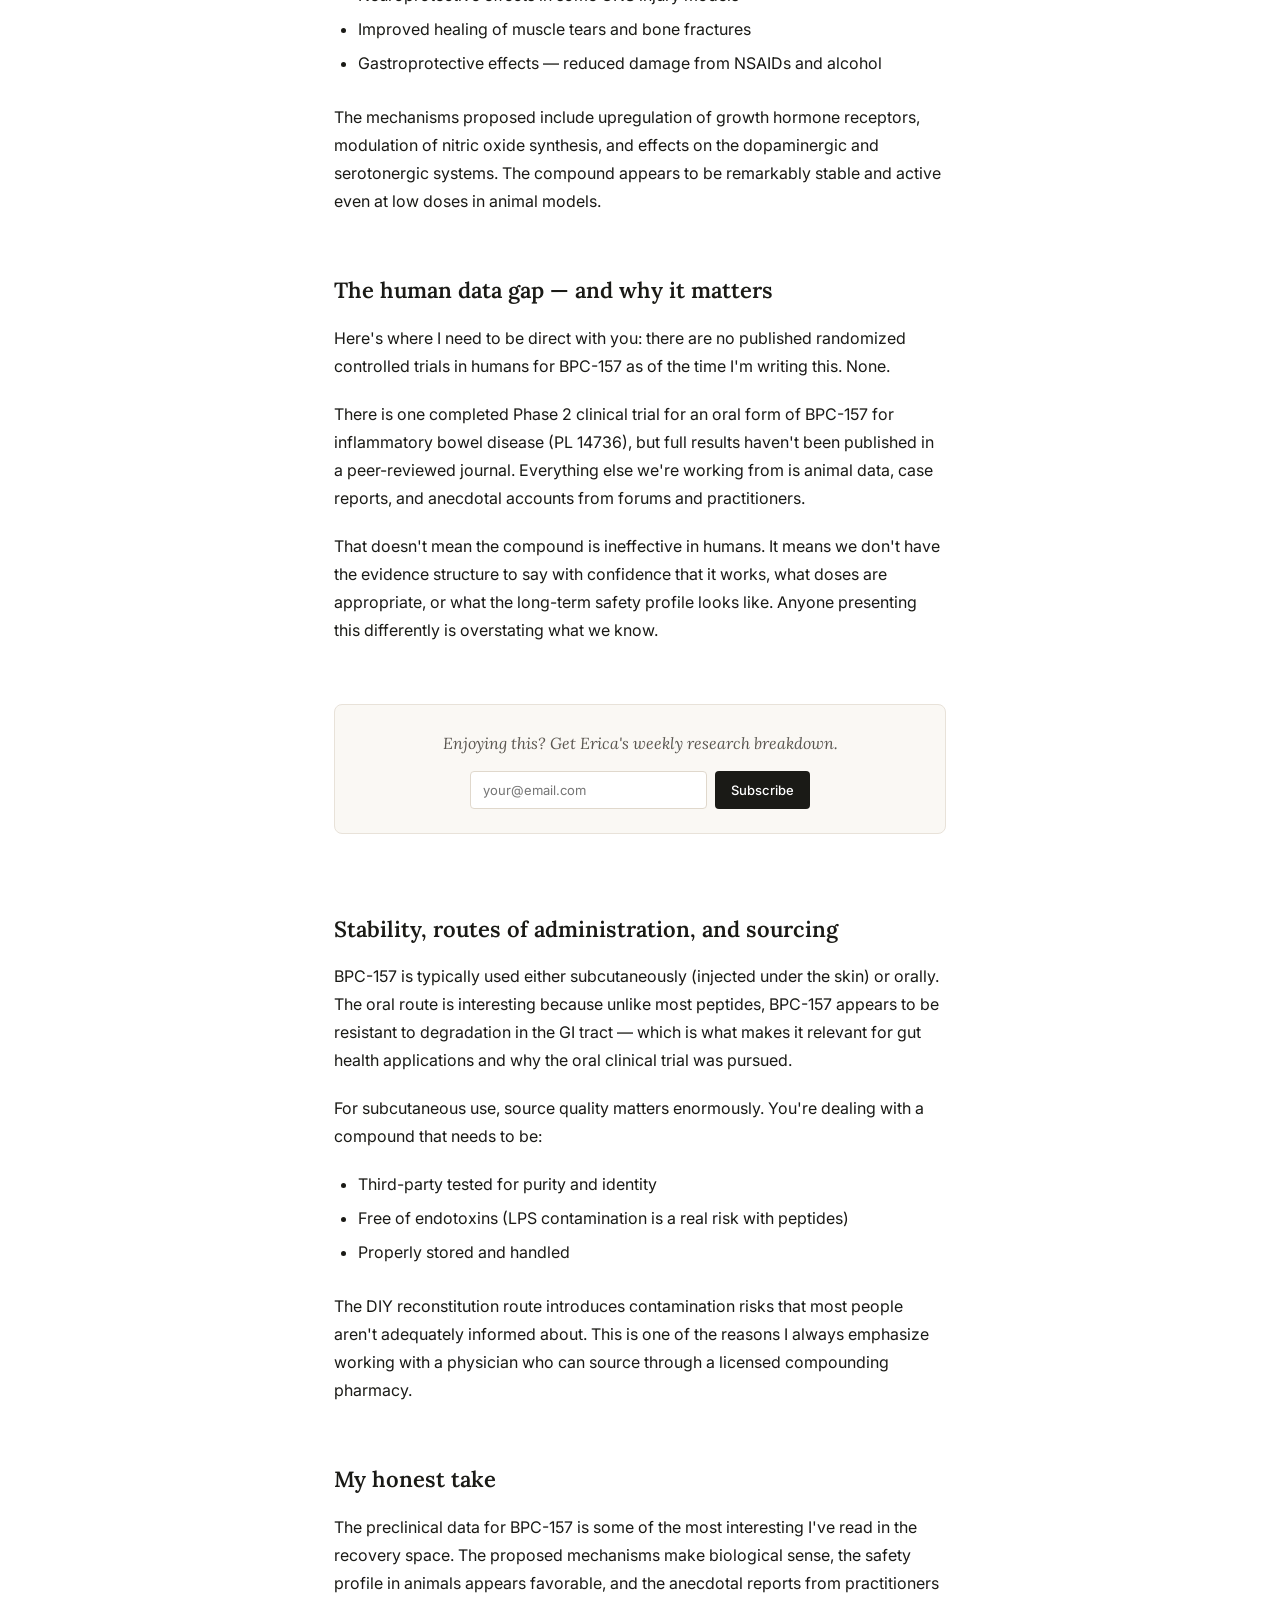
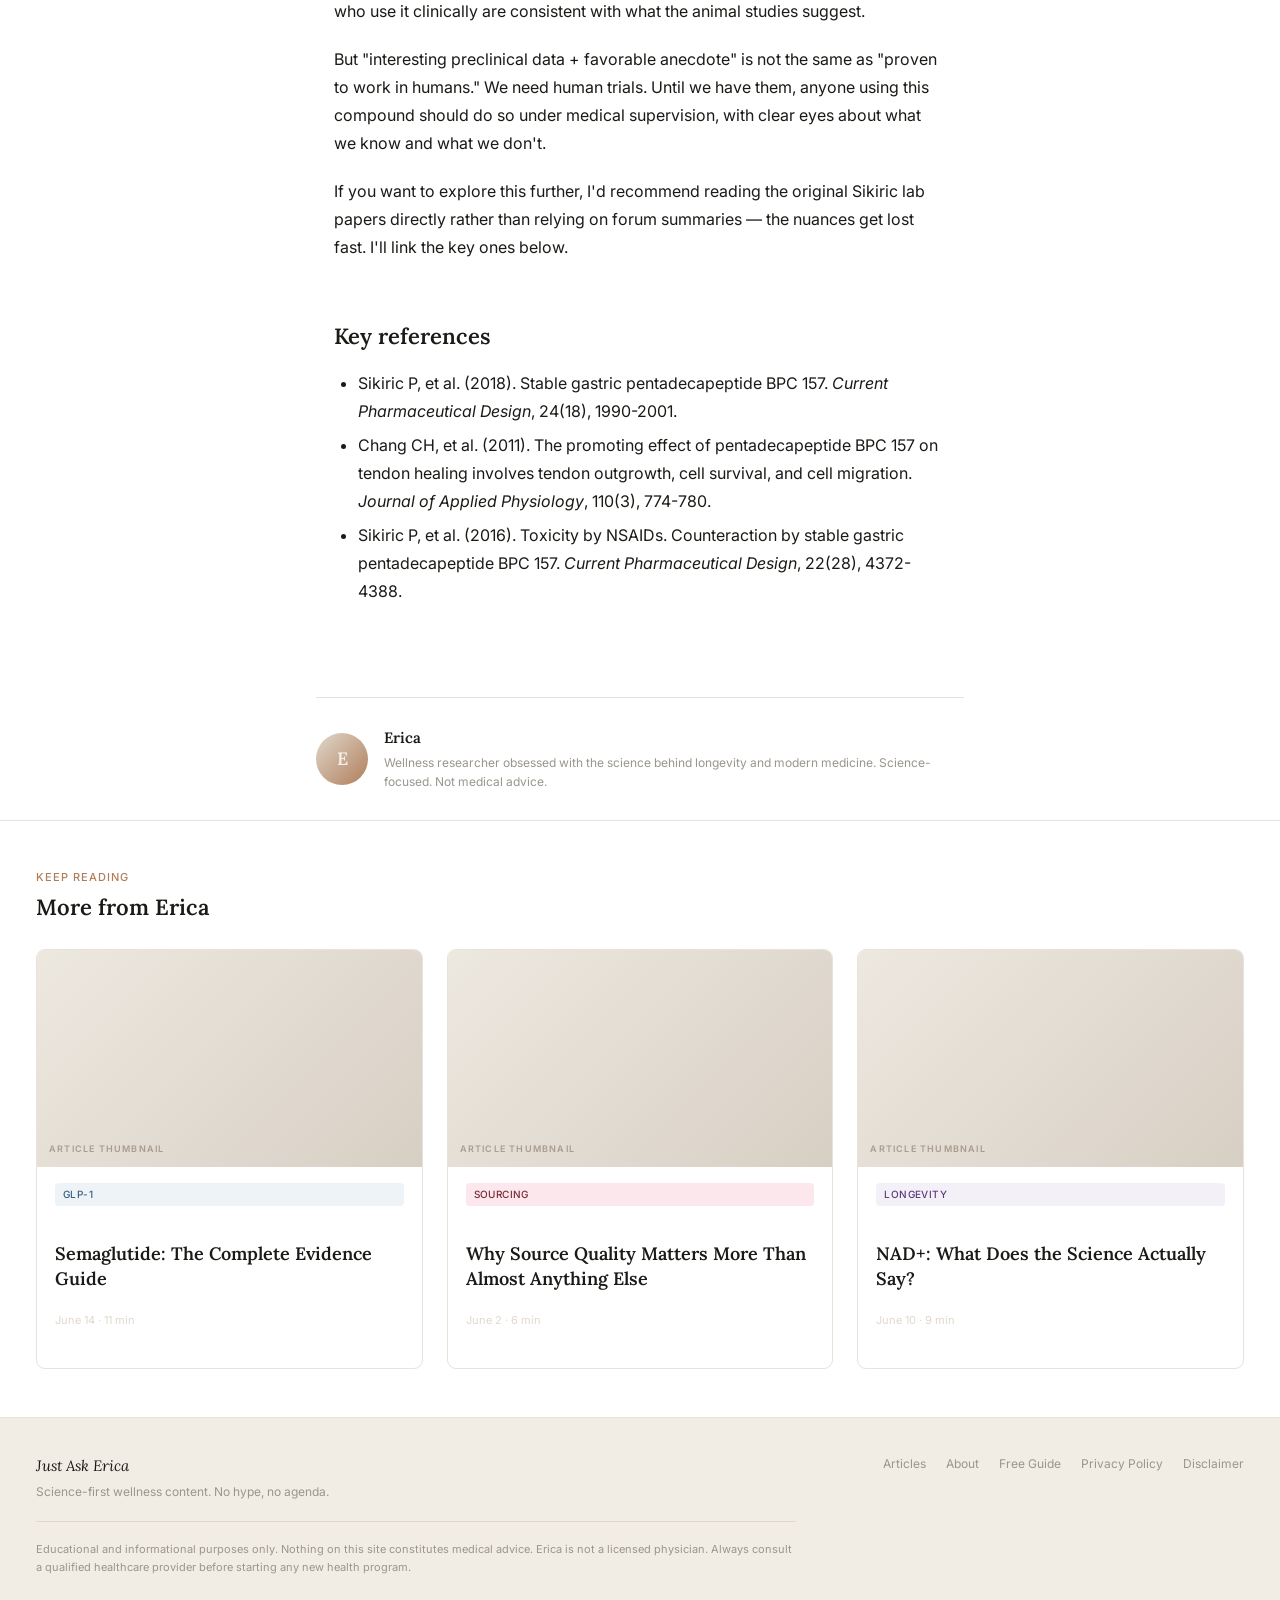
==== commit 56305c77: "Add files via upload" ====
--- a/articles/bpc-157.html
+++ b/articles/bpc-157.html
@@ -124,7 +124,7 @@
         <div class="about-avatar-placeholder" style="width:52px;height:52px;font-size:18px;" aria-hidden="true">E</div>
         <div>
           <p class="author-name">Erica</p>
-          <p class="author-bio">Med student. Science obsessive. Not a doctor.</p>
+          <p class="author-bio">Wellness researcher obsessed with the science behind longevity and modern medicine. Science-focused. Not medical advice.</p>
         </div>
       </div>
 
--- a/css/style.css
+++ b/css/style.css
@@ -138,9 +138,9 @@
   top: 0;
   right: 0;
   height: 100%;
-  width: 60%;
+  width: 56%;
   object-fit: cover;
-  object-position: 30% 15%;
+  object-position: 15% 35%;
 }
 .hero-photo-placeholder {
   position: absolute;
@@ -261,12 +261,13 @@
 }
 .trust-bar-inner {
   display: flex;
-  justify-content: center;
+  justify-content: flex-start;
   align-items: center;
   flex-wrap: wrap;
   gap: 0;
   max-width: var(--max-w);
   margin: 0 auto;
+  padding: 0 var(--gutter);
 }
 .trust-item {
   font-size: 11px;
@@ -955,3 +956,112 @@
   *, *::before, *::after { transition: none !important; }
 }
 </style>
+
+
+/* =========================================================
+   HOMEPAGE V2 — unified editorial hero
+   ========================================================= */
+.hero-v2 {
+  height: clamp(430px, 39vw, 560px);
+  min-height: 430px;
+  background: #eee7de;
+  isolation: isolate;
+}
+.hero-v2 .hero-art {
+  position: absolute;
+  inset: 0 0 0 auto;
+  width: 61%;
+  height: 100%;
+  background: url('../images/erica-hero-wide.jpg') center center / cover no-repeat;
+  z-index: -2;
+}
+.hero-v2::after {
+  content: '';
+  position: absolute;
+  inset: 0;
+  z-index: -1;
+  pointer-events: none;
+  background: linear-gradient(90deg,
+    #eee7de 0%,
+    #eee7de 39%,
+    rgba(238,231,222,.94) 45%,
+    rgba(238,231,222,.58) 52%,
+    rgba(238,231,222,.10) 62%,
+    rgba(238,231,222,0) 72%);
+}
+.hero-v2-inner {
+  width: 100%;
+  max-width: var(--max-w);
+  height: 100%;
+  margin: 0 auto;
+  padding: 0 var(--gutter);
+  display: flex;
+  align-items: center;
+}
+.hero-content-v2 {
+  width: min(52%, 640px);
+  padding: 34px 0 30px;
+}
+.hero-h1-v2 {
+  font-family: var(--font-serif);
+  font-size: clamp(35px, 3.7vw, 56px);
+  line-height: 1.08;
+  letter-spacing: -1.4px;
+  font-weight: 500;
+  margin-bottom: 20px;
+}
+.hero-h1-v2 em { color: var(--terra); font-weight: 500; }
+.hero-body-v2 {
+  max-width: 580px;
+  font-size: clamp(15px, 1.3vw, 18px);
+  line-height: 1.55;
+  color: #45413c;
+  margin-bottom: 24px;
+}
+.hero-form-v2 { max-width: 560px; gap: 10px; margin-bottom: 10px; }
+.hero-form-v2 .hero-input { padding: 15px 18px; font-size: 14px; border: 1px solid rgba(120,96,77,.22); border-radius: 7px; box-shadow: 0 5px 20px rgba(65,50,38,.05); }
+.hero-btn-v2 { background: var(--terra); padding: 15px 24px; border-radius: 7px; font-size: 14px; }
+.hero-btn-v2:hover { background: var(--terra-dark); }
+.hero-note { font-size: 11px; color: #777068; }
+.hero-v2 + .trust-bar { background: #fbf8f4; padding: 13px var(--gutter); }
+.hero-v2 + .trust-bar .trust-bar-inner { justify-content: center; }
+.hero-v2 + .trust-bar .trust-item { font-size: 11px; color: #6f6962; padding: 2px 34px; }
+
+/* Less UI clutter on the homepage */
+.filter-bar { padding: 18px 0; }
+.filter-bar-inner { justify-content: center; }
+.filter-pill { border: 0; background: transparent; padding: 5px 10px; border-radius: 4px; }
+.filter-pill:hover, .filter-pill.active { background: transparent; color: var(--terra-dark); text-decoration: underline; text-underline-offset: 5px; }
+.articles-section { padding-top: 52px; }
+.article-grid { gap: 24px; }
+.article-card { border-radius: 9px; overflow: hidden; }
+.article-thumb-placeholder { min-height: 145px; }
+
+@media (max-width: 760px) {
+  .hero-v2 { height: auto; min-height: 690px; display: flex; align-items: flex-end; background: #eee7de; }
+  .hero-v2 .hero-art { width: 100%; height: 52%; top: 0; bottom: auto; background-position: 58% center; }
+  .hero-v2::after { background: linear-gradient(180deg, rgba(238,231,222,0) 20%, rgba(238,231,222,.18) 38%, #eee7de 52%, #eee7de 100%); }
+  .hero-v2-inner { align-items: flex-end; padding-top: 310px; }
+  .hero-content-v2 { width: 100%; padding: 28px 0 34px; }
+  .hero-h1-v2 { font-size: clamp(32px, 9vw, 43px); letter-spacing: -.7px; margin-bottom: 16px; }
+  .hero-body-v2 { font-size: 15px; margin-bottom: 20px; }
+  .hero-form-v2 { flex-direction: column; }
+  .hero-btn-v2 { width: 100%; }
+  .hero-v2 + .trust-bar .trust-bar-inner { display: grid; grid-template-columns: 1fr 1fr; }
+  .hero-v2 + .trust-bar .trust-item { border-right: 0; padding: 5px 8px; text-align: center; }
+  .filter-bar-inner { justify-content: flex-start; }
+}
+
+/* =========================================================
+   HOMEPAGE V2.1 — desktop hero alignment refinement
+   ========================================================= */
+@media (min-width: 761px) {
+  .hero-content-v2 {
+    width: min(58%, 720px);
+    transform: translateX(-38px);
+  }
+  .hero-h1-v2 {
+    font-size: clamp(35px, 3.45vw, 54px);
+    letter-spacing: -1.25px;
+  }
+}
